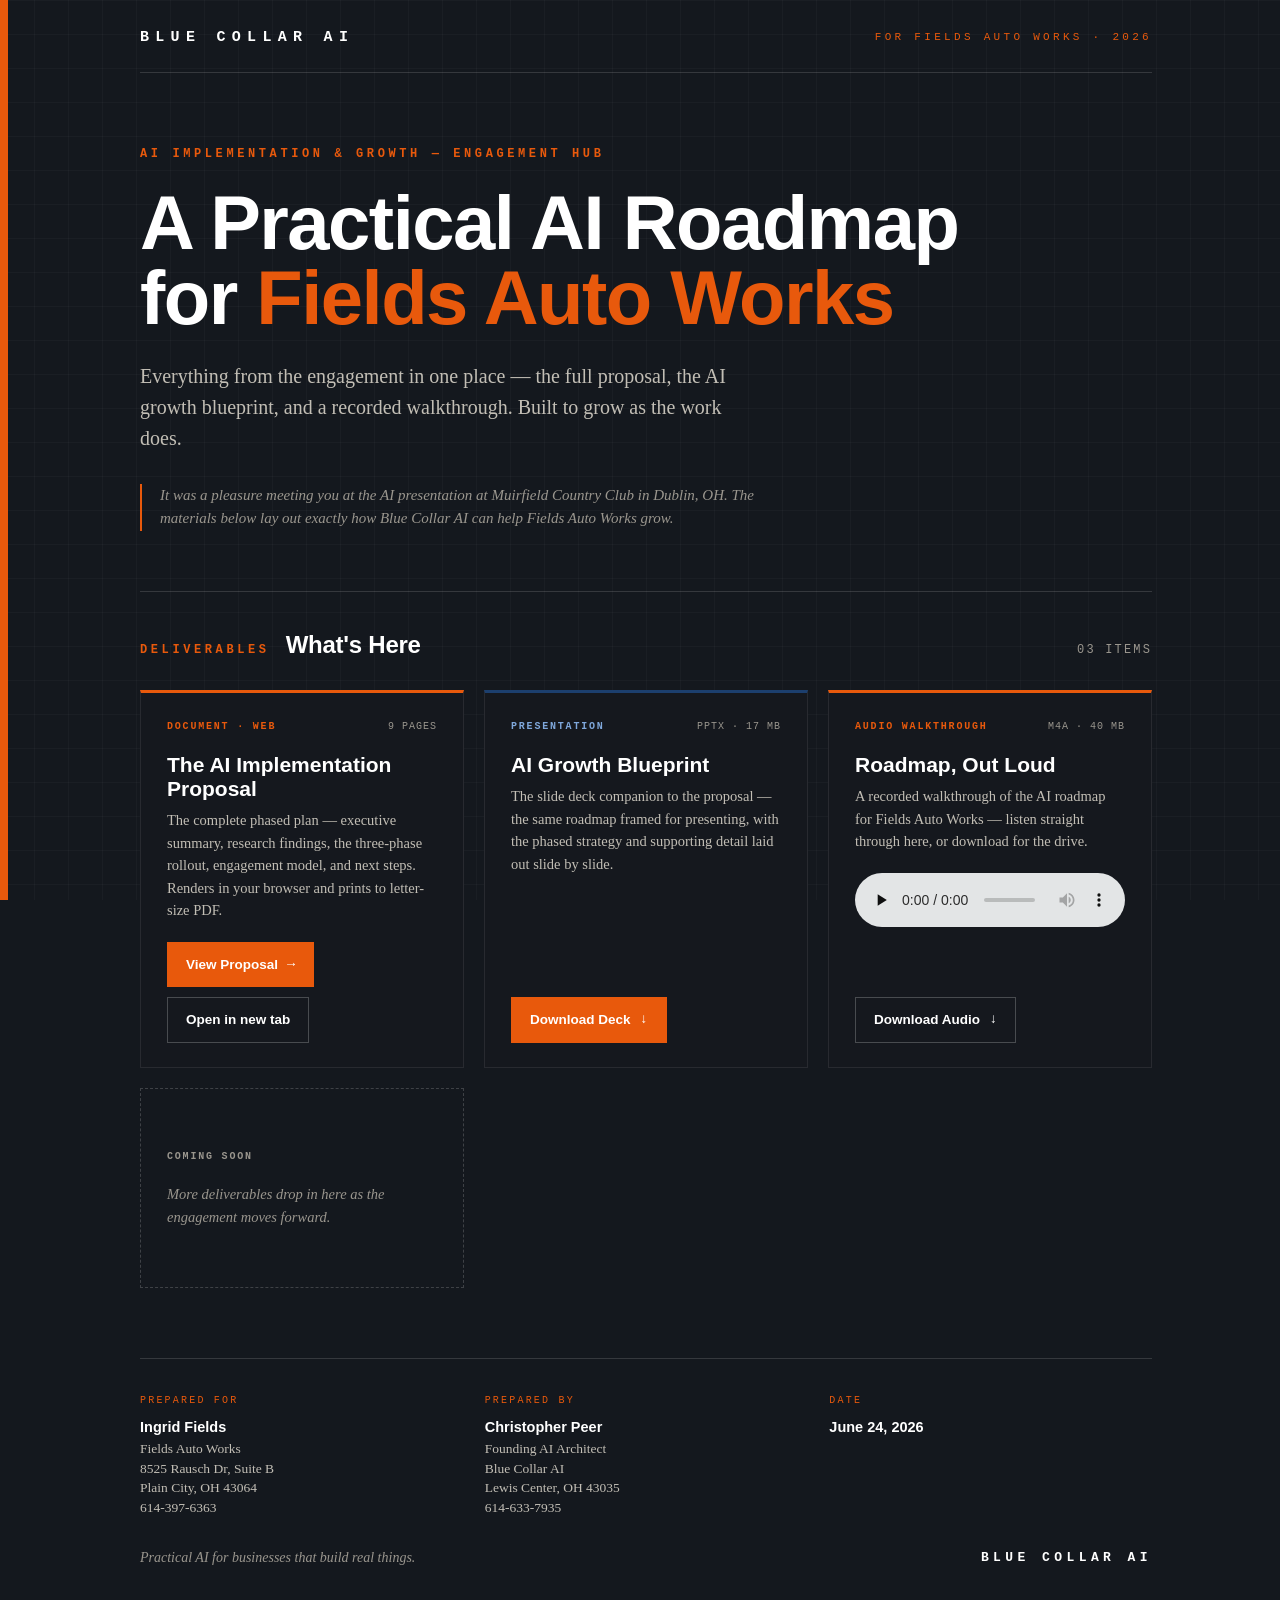
==== index.html @ 1e0812de "Blue Collar AI × Fields Auto Works engagement site Hub (index.html) + 9-page proposal (proposal.html" ====
<!DOCTYPE html>
<html lang="en">
<head>
<meta charset="utf-8">
<meta name="viewport" content="width=device-width, initial-scale=1">
<title>Blue Collar AI × Fields Auto Works — Engagement Hub</title>
<meta name="description" content="Deliverables hub for the Blue Collar AI engagement with Fields Auto Works: proposal, AI growth blueprint, and roadmap walkthrough.">
<link rel="preconnect" href="https://fonts.googleapis.com">
<link rel="preconnect" href="https://fonts.gstatic.com" crossorigin="">
<link rel="stylesheet" href="assets/fonts.css">
<style>
  :root{
    --ink:#14181E; --ink2:#15181E; --paper:#FBFAF6;
    --orange:#E8590C; --blue:#1C3F6E;
    --t1:#ffffff; --t2:#C2BEB5; --t3:#9A968E; --line:rgba(255,255,255,.14);
  }
  *{box-sizing:border-box;margin:0;padding:0;}
  html{scroll-behavior:smooth;}
  body{
    background:var(--ink); color:var(--t2);
    font-family:'Newsreader',serif; line-height:1.6;
    -webkit-font-smoothing:antialiased;
  }
  .grid-bg{
    position:fixed; inset:0; z-index:0; pointer-events:none;
    background-image:linear-gradient(rgba(255,255,255,.028) 1px,transparent 1px),
                     linear-gradient(90deg,rgba(255,255,255,.028) 1px,transparent 1px);
    background-size:34px 34px;
  }
  .edge{position:fixed; top:0; left:0; width:8px; height:100%; background:var(--orange); z-index:2;}
  .wrap{position:relative; z-index:1; max-width:1080px; margin:0 auto; padding:0 28px 90px 40px;}
  .mono{font-family:'Space Mono',monospace;}
  .kicker{font-family:'Space Mono',monospace; font-size:12px; letter-spacing:.3em; text-transform:uppercase; color:var(--orange); font-weight:700;}

  /* top bar */
  header.bar{
    display:flex; justify-content:space-between; align-items:center;
    padding:26px 0 22px; border-bottom:1px solid var(--line); margin-bottom:64px;
  }
  .wordmark{font-family:'Space Mono',monospace; font-weight:700; font-size:15px; letter-spacing:.42em; color:#fff;}
  .bar .right{font-family:'Space Mono',monospace; font-size:11px; letter-spacing:.3em; color:var(--orange);}

  /* hero */
  .hero{padding:8px 0 60px;}
  .hero h1{
    font-family:'Archivo',sans-serif; font-weight:900; font-size:clamp(40px,7vw,76px);
    line-height:.98; letter-spacing:-.02em; color:#fff; margin:22px 0 0;
  }
  .hero h1 .accent{color:var(--orange);}
  .hero .lede{font-size:clamp(17px,2vw,20px); line-height:1.55; color:var(--t2); max-width:620px; margin:26px 0 0;}
  .note{
    font-style:italic; font-size:15px; line-height:1.55; color:var(--t3); max-width:620px;
    margin:30px 0 0; border-left:2px solid var(--orange); padding-left:18px;
  }

  /* section heading */
  .sec-head{display:flex; align-items:baseline; gap:16px; margin:0 0 26px; border-top:1px solid var(--line); padding-top:34px;}
  .sec-head h2{font-family:'Archivo',sans-serif; font-weight:800; font-size:24px; letter-spacing:-.01em; color:#fff;}
  .sec-head .count{margin-left:auto; font-family:'Space Mono',monospace; font-size:12px; letter-spacing:.18em; color:var(--t3);}

  /* deliverable cards */
  .cards{display:grid; grid-template-columns:repeat(auto-fill,minmax(300px,1fr)); gap:20px;}
  .card{
    position:relative; background:var(--ink2); border:1px solid rgba(255,255,255,.08);
    border-top:3px solid var(--orange); padding:26px 26px 24px; display:flex; flex-direction:column;
    transition:transform .18s ease, border-color .18s ease;
  }
  .card:hover{transform:translateY(-3px);}
  .card.blue{border-top-color:var(--blue);}
  .card .tag{display:flex; justify-content:space-between; align-items:center; margin-bottom:18px;}
  .card .type{font-family:'Space Mono',monospace; font-size:10px; letter-spacing:.18em; text-transform:uppercase; color:var(--orange); font-weight:700;}
  .card.blue .type{color:#7FA8DC;}
  .card .meta{font-family:'Space Mono',monospace; font-size:10px; letter-spacing:.1em; color:var(--t3);}
  .card h3{font-family:'Archivo',sans-serif; font-weight:700; font-size:21px; color:#fff; margin:0 0 8px; line-height:1.15;}
  .card p{font-size:14.5px; line-height:1.55; color:var(--t2); margin:0 0 20px;}
  .card .actions{margin-top:auto; display:flex; flex-wrap:wrap; gap:10px; align-items:center;}
  .btn{
    display:inline-flex; align-items:center; gap:9px; font-family:'Archivo',sans-serif; font-weight:700;
    font-size:13.5px; text-decoration:none; padding:11px 18px; border:1px solid transparent; cursor:pointer;
  }
  .btn-primary{background:var(--orange); color:#fff;}
  .btn-primary:hover{background:#ff6a1a;}
  .btn-ghost{background:transparent; color:#fff; border-color:rgba(255,255,255,.22);}
  .btn-ghost:hover{border-color:#fff;}
  .btn .arr{font-family:'Space Mono',monospace;}
  audio{width:100%; margin:0 0 18px; filter:invert(.06);}

  /* placeholder / "room for more" card */
  .card.placeholder{
    border:1px dashed rgba(255,255,255,.18); border-top:1px dashed rgba(255,255,255,.18);
    background:transparent; align-items:flex-start; justify-content:center; min-height:200px; color:var(--t3);
  }
  .card.placeholder:hover{transform:none; border-color:rgba(255,255,255,.3);}
  .card.placeholder .type{color:var(--t3);}
  .card.placeholder p{color:var(--t3); font-style:italic; margin:0;}

  /* footer */
  footer{margin-top:70px; border-top:1px solid var(--line); padding-top:34px;}
  .contact{display:grid; grid-template-columns:repeat(auto-fit,minmax(160px,1fr)); gap:22px;}
  .contact .lbl{font-family:'Space Mono',monospace; font-size:10px; letter-spacing:.22em; color:var(--orange); margin-bottom:7px;}
  .contact .val{font-family:'Archivo',sans-serif; font-weight:700; font-size:14.5px; color:#fff;}
  .contact .sub{font-size:13.5px; color:var(--t2); line-height:1.45;}
  .sign{display:flex; justify-content:space-between; align-items:center; margin-top:30px; flex-wrap:wrap; gap:12px;}
  .sign .tagline{font-style:italic; font-size:14px; color:var(--t3);}
  .sign .wm{font-family:'Space Mono',monospace; font-weight:700; font-size:13px; letter-spacing:.34em; color:#fff;}
</style>
</head>
<body>
<div class="grid-bg"></div>
<div class="edge"></div>

<div class="wrap">
  <header class="bar">
    <div class="wordmark">BLUE COLLAR AI</div>
    <div class="right">FOR FIELDS AUTO WORKS · 2026</div>
  </header>

  <section class="hero">
    <div class="kicker">AI Implementation &amp; Growth — Engagement Hub</div>
    <h1>A Practical AI Roadmap<br>for <span class="accent">Fields Auto Works</span></h1>
    <p class="lede">Everything from the engagement in one place — the full proposal, the AI growth blueprint, and a recorded walkthrough. Built to grow as the work does.</p>
    <p class="note">It was a pleasure meeting you at the AI presentation at Muirfield Country Club in Dublin, OH. The materials below lay out exactly how Blue Collar AI can help Fields Auto Works grow.</p>
  </section>

  <section>
    <div class="sec-head">
      <div class="kicker">Deliverables</div>
      <h2>What's Here</h2>
      <span class="count" id="count"></span>
    </div>

    <div class="cards">

      <!-- Proposal -->
      <article class="card">
        <div class="tag"><span class="type">Document · Web</span><span class="meta">9 PAGES</span></div>
        <h3>The AI Implementation Proposal</h3>
        <p>The complete phased plan — executive summary, research findings, the three-phase rollout, engagement model, and next steps. Renders in your browser and prints to letter-size PDF.</p>
        <div class="actions">
          <a class="btn btn-primary" href="proposal.html">View Proposal <span class="arr">→</span></a>
          <a class="btn btn-ghost" href="proposal.html" target="_blank" rel="noopener">Open in new tab</a>
        </div>
      </article>

      <!-- Blueprint deck -->
      <article class="card blue">
        <div class="tag"><span class="type">Presentation</span><span class="meta">PPTX · 17 MB</span></div>
        <h3>AI Growth Blueprint</h3>
        <p>The slide deck companion to the proposal — the same roadmap framed for presenting, with the phased strategy and supporting detail laid out slide by slide.</p>
        <div class="actions">
          <a class="btn btn-primary" href="artifacts/FAW_AI_Growth_Blueprint.pptx" download>Download Deck <span class="arr">↓</span></a>
        </div>
      </article>

      <!-- Audio walkthrough -->
      <article class="card">
        <div class="tag"><span class="type">Audio Walkthrough</span><span class="meta">M4A · 40 MB</span></div>
        <h3>Roadmap, Out Loud</h3>
        <p>A recorded walkthrough of the AI roadmap for Fields Auto Works — listen straight through here, or download for the drive.</p>
        <audio controls preload="none" src="artifacts/AI_Roadmap_for_Fields_Auto_Works.m4a"></audio>
        <div class="actions">
          <a class="btn btn-ghost" href="artifacts/AI_Roadmap_for_Fields_Auto_Works.m4a" download>Download Audio <span class="arr">↓</span></a>
        </div>
      </article>

      <!-- Room for more -->
      <article class="card placeholder">
        <div class="tag"><span class="type">Coming Soon</span></div>
        <p>More deliverables drop in here as the engagement moves forward.</p>
      </article>

    </div>
  </section>

  <footer>
    <div class="contact">
      <div>
        <div class="lbl">PREPARED FOR</div>
        <div class="val">Ingrid Fields</div>
        <div class="sub">Fields Auto Works<br>8525 Rausch Dr, Suite B<br>Plain City, OH 43064<br>614-397-6363</div>
      </div>
      <div>
        <div class="lbl">PREPARED BY</div>
        <div class="val">Christopher Peer</div>
        <div class="sub">Founding AI Architect<br>Blue Collar AI<br>Lewis Center, OH 43035<br>614-633-7935</div>
      </div>
      <div>
        <div class="lbl">DATE</div>
        <div class="val">June 24, 2026</div>
      </div>
    </div>
    <div class="sign">
      <span class="tagline">Practical AI for businesses that build real things.</span>
      <span class="wm">BLUE COLLAR AI</span>
    </div>
  </footer>
</div>

<script>
  // Count of live (non-placeholder) deliverables.
  var live = document.querySelectorAll('.card:not(.placeholder)').length;
  document.getElementById('count').textContent = String(live).padStart(2,'0') + ' ITEMS';
</script>
</body>
</html>
---- assets/fonts.css ----
/* vietnamese */
@font-face {
  font-family: 'Archivo';
  font-style: normal;
  font-weight: 500;
  font-stretch: 100%;
  font-display: swap;
  src: url("assets/fonts/asset_1.woff2") format('woff2');
  unicode-range: U+0102-0103, U+0110-0111, U+0128-0129, U+0168-0169, U+01A0-01A1, U+01AF-01B0, U+0300-0301, U+0303-0304, U+0308-0309, U+0323, U+0329, U+1EA0-1EF9, U+20AB;
}
/* latin-ext */
@font-face {
  font-family: 'Archivo';
  font-style: normal;
  font-weight: 500;
  font-stretch: 100%;
  font-display: swap;
  src: url("assets/fonts/asset_2.woff2") format('woff2');
  unicode-range: U+0100-02BA, U+02BD-02C5, U+02C7-02CC, U+02CE-02D7, U+02DD-02FF, U+0304, U+0308, U+0329, U+1D00-1DBF, U+1E00-1E9F, U+1EF2-1EFF, U+2020, U+20A0-20AB, U+20AD-20C0, U+2113, U+2C60-2C7F, U+A720-A7FF;
}
/* latin */
@font-face {
  font-family: 'Archivo';
  font-style: normal;
  font-weight: 500;
  font-stretch: 100%;
  font-display: swap;
  src: url("assets/fonts/asset_3.woff2") format('woff2');
  unicode-range: U+0000-00FF, U+0131, U+0152-0153, U+02BB-02BC, U+02C6, U+02DA, U+02DC, U+0304, U+0308, U+0329, U+2000-206F, U+20AC, U+2122, U+2191, U+2193, U+2212, U+2215, U+FEFF, U+FFFD;
}
/* vietnamese */
@font-face {
  font-family: 'Archivo';
  font-style: normal;
  font-weight: 600;
  font-stretch: 100%;
  font-display: swap;
  src: url("assets/fonts/asset_1.woff2") format('woff2');
  unicode-range: U+0102-0103, U+0110-0111, U+0128-0129, U+0168-0169, U+01A0-01A1, U+01AF-01B0, U+0300-0301, U+0303-0304, U+0308-0309, U+0323, U+0329, U+1EA0-1EF9, U+20AB;
}
/* latin-ext */
@font-face {
  font-family: 'Archivo';
  font-style: normal;
  font-weight: 600;
  font-stretch: 100%;
  font-display: swap;
  src: url("assets/fonts/asset_2.woff2") format('woff2');
  unicode-range: U+0100-02BA, U+02BD-02C5, U+02C7-02CC, U+02CE-02D7, U+02DD-02FF, U+0304, U+0308, U+0329, U+1D00-1DBF, U+1E00-1E9F, U+1EF2-1EFF, U+2020, U+20A0-20AB, U+20AD-20C0, U+2113, U+2C60-2C7F, U+A720-A7FF;
}
/* latin */
@font-face {
  font-family: 'Archivo';
  font-style: normal;
  font-weight: 600;
  font-stretch: 100%;
  font-display: swap;
  src: url("assets/fonts/asset_3.woff2") format('woff2');
  unicode-range: U+0000-00FF, U+0131, U+0152-0153, U+02BB-02BC, U+02C6, U+02DA, U+02DC, U+0304, U+0308, U+0329, U+2000-206F, U+20AC, U+2122, U+2191, U+2193, U+2212, U+2215, U+FEFF, U+FFFD;
}
/* vietnamese */
@font-face {
  font-family: 'Archivo';
  font-style: normal;
  font-weight: 700;
  font-stretch: 100%;
  font-display: swap;
  src: url("assets/fonts/asset_1.woff2") format('woff2');
  unicode-range: U+0102-0103, U+0110-0111, U+0128-0129, U+0168-0169, U+01A0-01A1, U+01AF-01B0, U+0300-0301, U+0303-0304, U+0308-0309, U+0323, U+0329, U+1EA0-1EF9, U+20AB;
}
/* latin-ext */
@font-face {
  font-family: 'Archivo';
  font-style: normal;
  font-weight: 700;
  font-stretch: 100%;
  font-display: swap;
  src: url("assets/fonts/asset_2.woff2") format('woff2');
  unicode-range: U+0100-02BA, U+02BD-02C5, U+02C7-02CC, U+02CE-02D7, U+02DD-02FF, U+0304, U+0308, U+0329, U+1D00-1DBF, U+1E00-1E9F, U+1EF2-1EFF, U+2020, U+20A0-20AB, U+20AD-20C0, U+2113, U+2C60-2C7F, U+A720-A7FF;
}
/* latin */
@font-face {
  font-family: 'Archivo';
  font-style: normal;
  font-weight: 700;
  font-stretch: 100%;
  font-display: swap;
  src: url("assets/fonts/asset_3.woff2") format('woff2');
  unicode-range: U+0000-00FF, U+0131, U+0152-0153, U+02BB-02BC, U+02C6, U+02DA, U+02DC, U+0304, U+0308, U+0329, U+2000-206F, U+20AC, U+2122, U+2191, U+2193, U+2212, U+2215, U+FEFF, U+FFFD;
}
/* vietnamese */
@font-face {
  font-family: 'Archivo';
  font-style: normal;
  font-weight: 800;
  font-stretch: 100%;
  font-display: swap;
  src: url("assets/fonts/asset_1.woff2") format('woff2');
  unicode-range: U+0102-0103, U+0110-0111, U+0128-0129, U+0168-0169, U+01A0-01A1, U+01AF-01B0, U+0300-0301, U+0303-0304, U+0308-0309, U+0323, U+0329, U+1EA0-1EF9, U+20AB;
}
/* latin-ext */
@font-face {
  font-family: 'Archivo';
  font-style: normal;
  font-weight: 800;
  font-stretch: 100%;
  font-display: swap;
  src: url("assets/fonts/asset_2.woff2") format('woff2');
  unicode-range: U+0100-02BA, U+02BD-02C5, U+02C7-02CC, U+02CE-02D7, U+02DD-02FF, U+0304, U+0308, U+0329, U+1D00-1DBF, U+1E00-1E9F, U+1EF2-1EFF, U+2020, U+20A0-20AB, U+20AD-20C0, U+2113, U+2C60-2C7F, U+A720-A7FF;
}
/* latin */
@font-face {
  font-family: 'Archivo';
  font-style: normal;
  font-weight: 800;
  font-stretch: 100%;
  font-display: swap;
  src: url("assets/fonts/asset_3.woff2") format('woff2');
  unicode-range: U+0000-00FF, U+0131, U+0152-0153, U+02BB-02BC, U+02C6, U+02DA, U+02DC, U+0304, U+0308, U+0329, U+2000-206F, U+20AC, U+2122, U+2191, U+2193, U+2212, U+2215, U+FEFF, U+FFFD;
}
/* vietnamese */
@font-face {
  font-family: 'Archivo';
  font-style: normal;
  font-weight: 900;
  font-stretch: 100%;
  font-display: swap;
  src: url("assets/fonts/asset_1.woff2") format('woff2');
  unicode-range: U+0102-0103, U+0110-0111, U+0128-0129, U+0168-0169, U+01A0-01A1, U+01AF-01B0, U+0300-0301, U+0303-0304, U+0308-0309, U+0323, U+0329, U+1EA0-1EF9, U+20AB;
}
/* latin-ext */
@font-face {
  font-family: 'Archivo';
  font-style: normal;
  font-weight: 900;
  font-stretch: 100%;
  font-display: swap;
  src: url("assets/fonts/asset_2.woff2") format('woff2');
  unicode-range: U+0100-02BA, U+02BD-02C5, U+02C7-02CC, U+02CE-02D7, U+02DD-02FF, U+0304, U+0308, U+0329, U+1D00-1DBF, U+1E00-1E9F, U+1EF2-1EFF, U+2020, U+20A0-20AB, U+20AD-20C0, U+2113, U+2C60-2C7F, U+A720-A7FF;
}
/* latin */
@font-face {
  font-family: 'Archivo';
  font-style: normal;
  font-weight: 900;
  font-stretch: 100%;
  font-display: swap;
  src: url("assets/fonts/asset_3.woff2") format('woff2');
  unicode-range: U+0000-00FF, U+0131, U+0152-0153, U+02BB-02BC, U+02C6, U+02DA, U+02DC, U+0304, U+0308, U+0329, U+2000-206F, U+20AC, U+2122, U+2191, U+2193, U+2212, U+2215, U+FEFF, U+FFFD;
}
/* vietnamese */
@font-face {
  font-family: 'Newsreader';
  font-style: italic;
  font-weight: 400;
  font-display: swap;
  src: url("assets/fonts/asset_4.woff2") format('woff2');
  unicode-range: U+0102-0103, U+0110-0111, U+0128-0129, U+0168-0169, U+01A0-01A1, U+01AF-01B0, U+0300-0301, U+0303-0304, U+0308-0309, U+0323, U+0329, U+1EA0-1EF9, U+20AB;
}
/* latin-ext */
@font-face {
  font-family: 'Newsreader';
  font-style: italic;
  font-weight: 400;
  font-display: swap;
  src: url("assets/fonts/asset_5.woff2") format('woff2');
  unicode-range: U+0100-02BA, U+02BD-02C5, U+02C7-02CC, U+02CE-02D7, U+02DD-02FF, U+0304, U+0308, U+0329, U+1D00-1DBF, U+1E00-1E9F, U+1EF2-1EFF, U+2020, U+20A0-20AB, U+20AD-20C0, U+2113, U+2C60-2C7F, U+A720-A7FF;
}
/* latin */
@font-face {
  font-family: 'Newsreader';
  font-style: italic;
  font-weight: 400;
  font-display: swap;
  src: url("assets/fonts/asset_6.woff2") format('woff2');
  unicode-range: U+0000-00FF, U+0131, U+0152-0153, U+02BB-02BC, U+02C6, U+02DA, U+02DC, U+0304, U+0308, U+0329, U+2000-206F, U+20AC, U+2122, U+2191, U+2193, U+2212, U+2215, U+FEFF, U+FFFD;
}
/* vietnamese */
@font-face {
  font-family: 'Newsreader';
  font-style: normal;
  font-weight: 400;
  font-display: swap;
  src: url("assets/fonts/asset_7.woff2") format('woff2');
  unicode-range: U+0102-0103, U+0110-0111, U+0128-0129, U+0168-0169, U+01A0-01A1, U+01AF-01B0, U+0300-0301, U+0303-0304, U+0308-0309, U+0323, U+0329, U+1EA0-1EF9, U+20AB;
}
/* latin-ext */
@font-face {
  font-family: 'Newsreader';
  font-style: normal;
  font-weight: 400;
  font-display: swap;
  src: url("assets/fonts/asset_8.woff2") format('woff2');
  unicode-range: U+0100-02BA, U+02BD-02C5, U+02C7-02CC, U+02CE-02D7, U+02DD-02FF, U+0304, U+0308, U+0329, U+1D00-1DBF, U+1E00-1E9F, U+1EF2-1EFF, U+2020, U+20A0-20AB, U+20AD-20C0, U+2113, U+2C60-2C7F, U+A720-A7FF;
}
/* latin */
@font-face {
  font-family: 'Newsreader';
  font-style: normal;
  font-weight: 400;
  font-display: swap;
  src: url("assets/fonts/asset_9.woff2") format('woff2');
  unicode-range: U+0000-00FF, U+0131, U+0152-0153, U+02BB-02BC, U+02C6, U+02DA, U+02DC, U+0304, U+0308, U+0329, U+2000-206F, U+20AC, U+2122, U+2191, U+2193, U+2212, U+2215, U+FEFF, U+FFFD;
}
/* vietnamese */
@font-face {
  font-family: 'Newsreader';
  font-style: normal;
  font-weight: 500;
  font-display: swap;
  src: url("assets/fonts/asset_7.woff2") format('woff2');
  unicode-range: U+0102-0103, U+0110-0111, U+0128-0129, U+0168-0169, U+01A0-01A1, U+01AF-01B0, U+0300-0301, U+0303-0304, U+0308-0309, U+0323, U+0329, U+1EA0-1EF9, U+20AB;
}
/* latin-ext */
@font-face {
  font-family: 'Newsreader';
  font-style: normal;
  font-weight: 500;
  font-display: swap;
  src: url("assets/fonts/asset_8.woff2") format('woff2');
  unicode-range: U+0100-02BA, U+02BD-02C5, U+02C7-02CC, U+02CE-02D7, U+02DD-02FF, U+0304, U+0308, U+0329, U+1D00-1DBF, U+1E00-1E9F, U+1EF2-1EFF, U+2020, U+20A0-20AB, U+20AD-20C0, U+2113, U+2C60-2C7F, U+A720-A7FF;
}
/* latin */
@font-face {
  font-family: 'Newsreader';
  font-style: normal;
  font-weight: 500;
  font-display: swap;
  src: url("assets/fonts/asset_9.woff2") format('woff2');
  unicode-range: U+0000-00FF, U+0131, U+0152-0153, U+02BB-02BC, U+02C6, U+02DA, U+02DC, U+0304, U+0308, U+0329, U+2000-206F, U+20AC, U+2122, U+2191, U+2193, U+2212, U+2215, U+FEFF, U+FFFD;
}
/* vietnamese */
@font-face {
  font-family: 'Space Mono';
  font-style: normal;
  font-weight: 400;
  font-display: swap;
  src: url("assets/fonts/asset_10.woff2") format('woff2');
  unicode-range: U+0102-0103, U+0110-0111, U+0128-0129, U+0168-0169, U+01A0-01A1, U+01AF-01B0, U+0300-0301, U+0303-0304, U+0308-0309, U+0323, U+0329, U+1EA0-1EF9, U+20AB;
}
/* latin-ext */
@font-face {
  font-family: 'Space Mono';
  font-style: normal;
  font-weight: 400;
  font-display: swap;
  src: url("assets/fonts/asset_11.woff2") format('woff2');
  unicode-range: U+0100-02BA, U+02BD-02C5, U+02C7-02CC, U+02CE-02D7, U+02DD-02FF, U+0304, U+0308, U+0329, U+1D00-1DBF, U+1E00-1E9F, U+1EF2-1EFF, U+2020, U+20A0-20AB, U+20AD-20C0, U+2113, U+2C60-2C7F, U+A720-A7FF;
}
/* latin */
@font-face {
  font-family: 'Space Mono';
  font-style: normal;
  font-weight: 400;
  font-display: swap;
  src: url("assets/fonts/asset_12.woff2") format('woff2');
  unicode-range: U+0000-00FF, U+0131, U+0152-0153, U+02BB-02BC, U+02C6, U+02DA, U+02DC, U+0304, U+0308, U+0329, U+2000-206F, U+20AC, U+2122, U+2191, U+2193, U+2212, U+2215, U+FEFF, U+FFFD;
}
/* vietnamese */
@font-face {
  font-family: 'Space Mono';
  font-style: normal;
  font-weight: 700;
  font-display: swap;
  src: url("assets/fonts/asset_13.woff2") format('woff2');
  unicode-range: U+0102-0103, U+0110-0111, U+0128-0129, U+0168-0169, U+01A0-01A1, U+01AF-01B0, U+0300-0301, U+0303-0304, U+0308-0309, U+0323, U+0329, U+1EA0-1EF9, U+20AB;
}
/* latin-ext */
@font-face {
  font-family: 'Space Mono';
  font-style: normal;
  font-weight: 700;
  font-display: swap;
  src: url("assets/fonts/asset_14.woff2") format('woff2');
  unicode-range: U+0100-02BA, U+02BD-02C5, U+02C7-02CC, U+02CE-02D7, U+02DD-02FF, U+0304, U+0308, U+0329, U+1D00-1DBF, U+1E00-1E9F, U+1EF2-1EFF, U+2020, U+20A0-20AB, U+20AD-20C0, U+2113, U+2C60-2C7F, U+A720-A7FF;
}
/* latin */
@font-face {
  font-family: 'Space Mono';
  font-style: normal;
  font-weight: 700;
  font-display: swap;
  src: url("assets/fonts/asset_15.woff2") format('woff2');
  unicode-range: U+0000-00FF, U+0131, U+0152-0153, U+02BB-02BC, U+02C6, U+02DA, U+02DC, U+0304, U+0308, U+0329, U+2000-206F, U+20AC, U+2122, U+2191, U+2193, U+2212, U+2215, U+FEFF, U+FFFD;
}
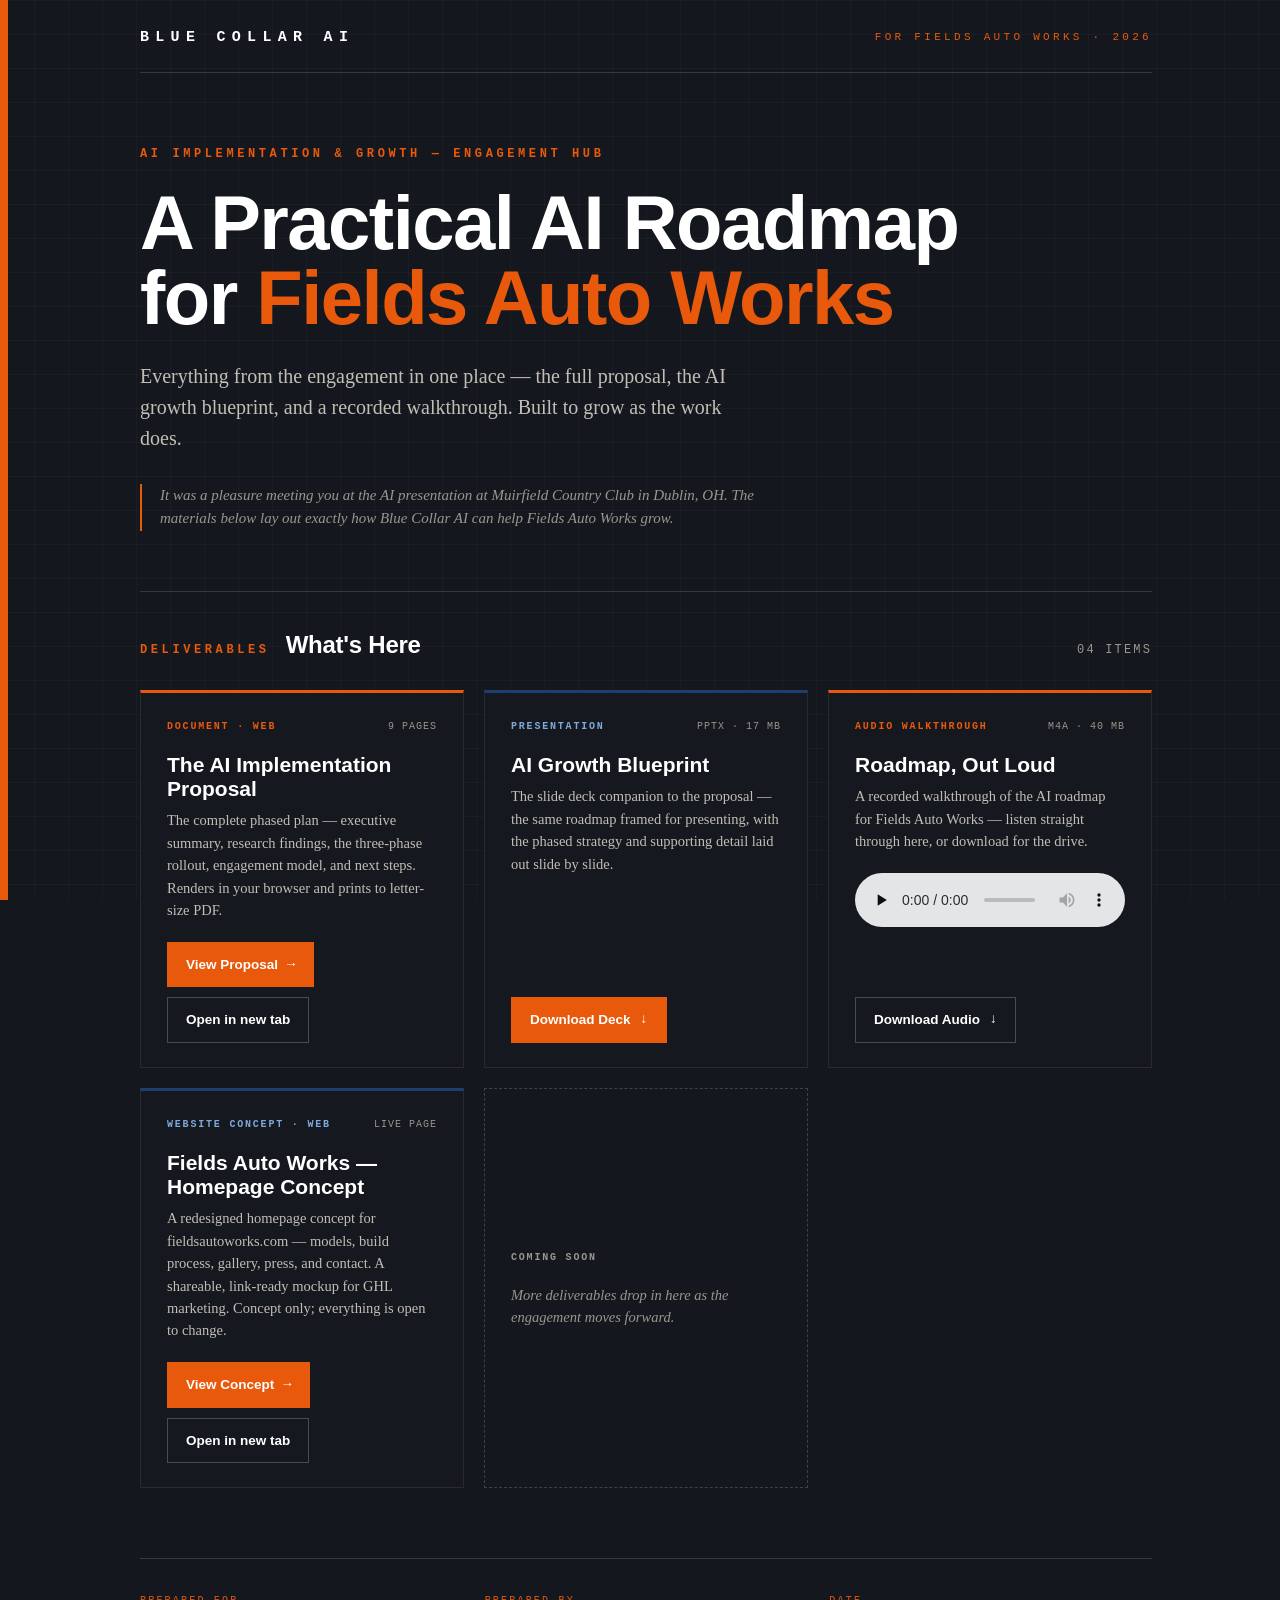
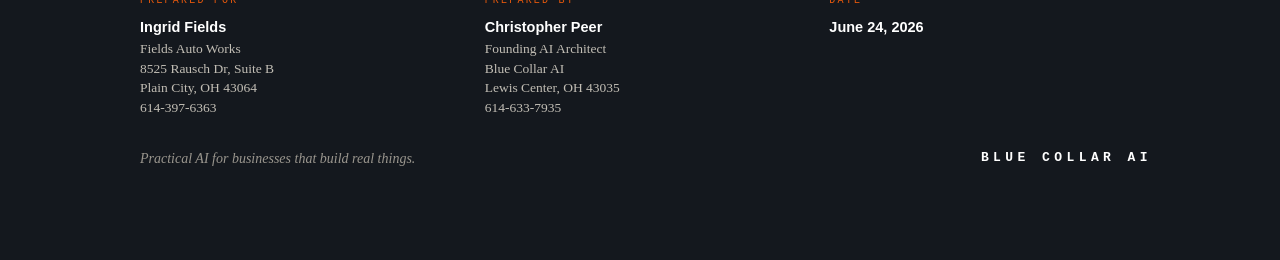
==== commit 9e8b73e8: "Add Fields Auto Works homepage concept as a deliverable Self-contained website concept (delivered ve" ====
--- a/index.html
+++ b/index.html
@@ -160,6 +160,17 @@
         <audio controls preload="none" src="artifacts/AI_Roadmap_for_Fields_Auto_Works.m4a"></audio>
         <div class="actions">
           <a class="btn btn-ghost" href="artifacts/AI_Roadmap_for_Fields_Auto_Works.m4a" download>Download Audio <span class="arr">↓</span></a>
+        </div>
+      </article>
+
+      <!-- Website concept -->
+      <article class="card blue">
+        <div class="tag"><span class="type">Website Concept · Web</span><span class="meta">LIVE PAGE</span></div>
+        <h3>Fields Auto Works — Homepage Concept</h3>
+        <p>A redesigned homepage concept for fieldsautoworks.com — models, build process, gallery, press, and contact. A shareable, link-ready mockup for GHL marketing. Concept only; everything is open to change.</p>
+        <div class="actions">
+          <a class="btn btn-primary" href="website-concept/">View Concept <span class="arr">→</span></a>
+          <a class="btn btn-ghost" href="website-concept/" target="_blank" rel="noopener">Open in new tab</a>
         </div>
       </article>
 
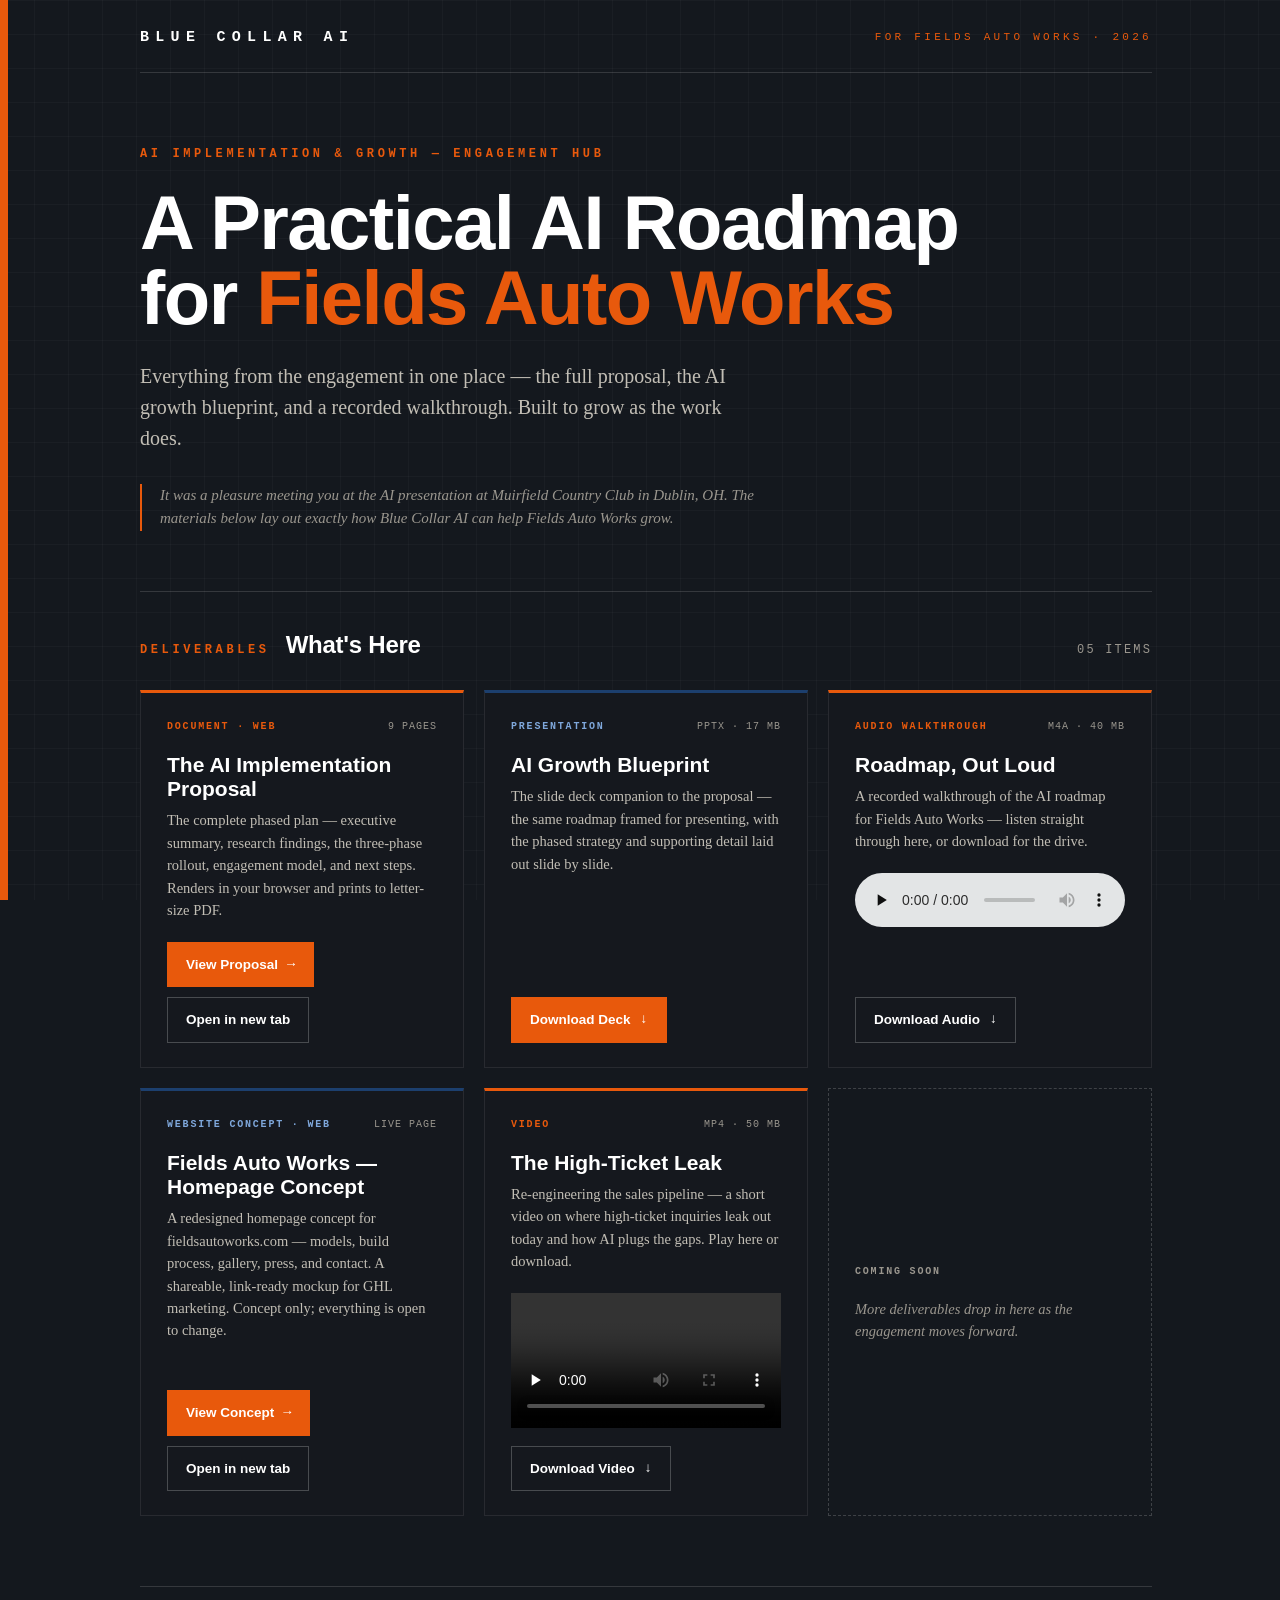
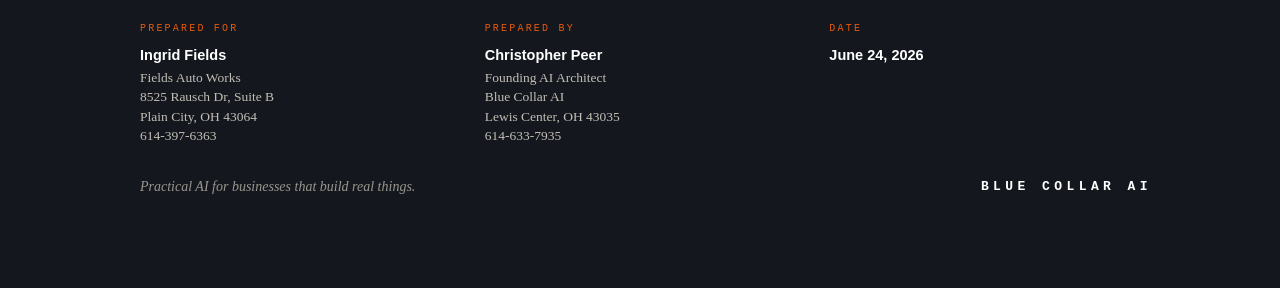
==== commit afbf3265: "Add 'The High-Ticket Leak' video deliverable Sales-pipeline video (artifacts/The_High-Ticket_Leak.mp" ====
--- a/index.html
+++ b/index.html
@@ -171,6 +171,17 @@
         <div class="actions">
           <a class="btn btn-primary" href="website-concept/">View Concept <span class="arr">→</span></a>
           <a class="btn btn-ghost" href="website-concept/" target="_blank" rel="noopener">Open in new tab</a>
+        </div>
+      </article>
+
+      <!-- Video -->
+      <article class="card">
+        <div class="tag"><span class="type">Video</span><span class="meta">MP4 · 50 MB</span></div>
+        <h3>The High-Ticket Leak</h3>
+        <p>Re-engineering the sales pipeline — a short video on where high-ticket inquiries leak out today and how AI plugs the gaps. Play here or download.</p>
+        <video controls preload="none" playsinline style="width:100%;margin:0 0 18px;background:#000;" src="artifacts/The_High-Ticket_Leak.mp4"></video>
+        <div class="actions">
+          <a class="btn btn-ghost" href="artifacts/The_High-Ticket_Leak.mp4" download>Download Video <span class="arr">↓</span></a>
         </div>
       </article>
 
